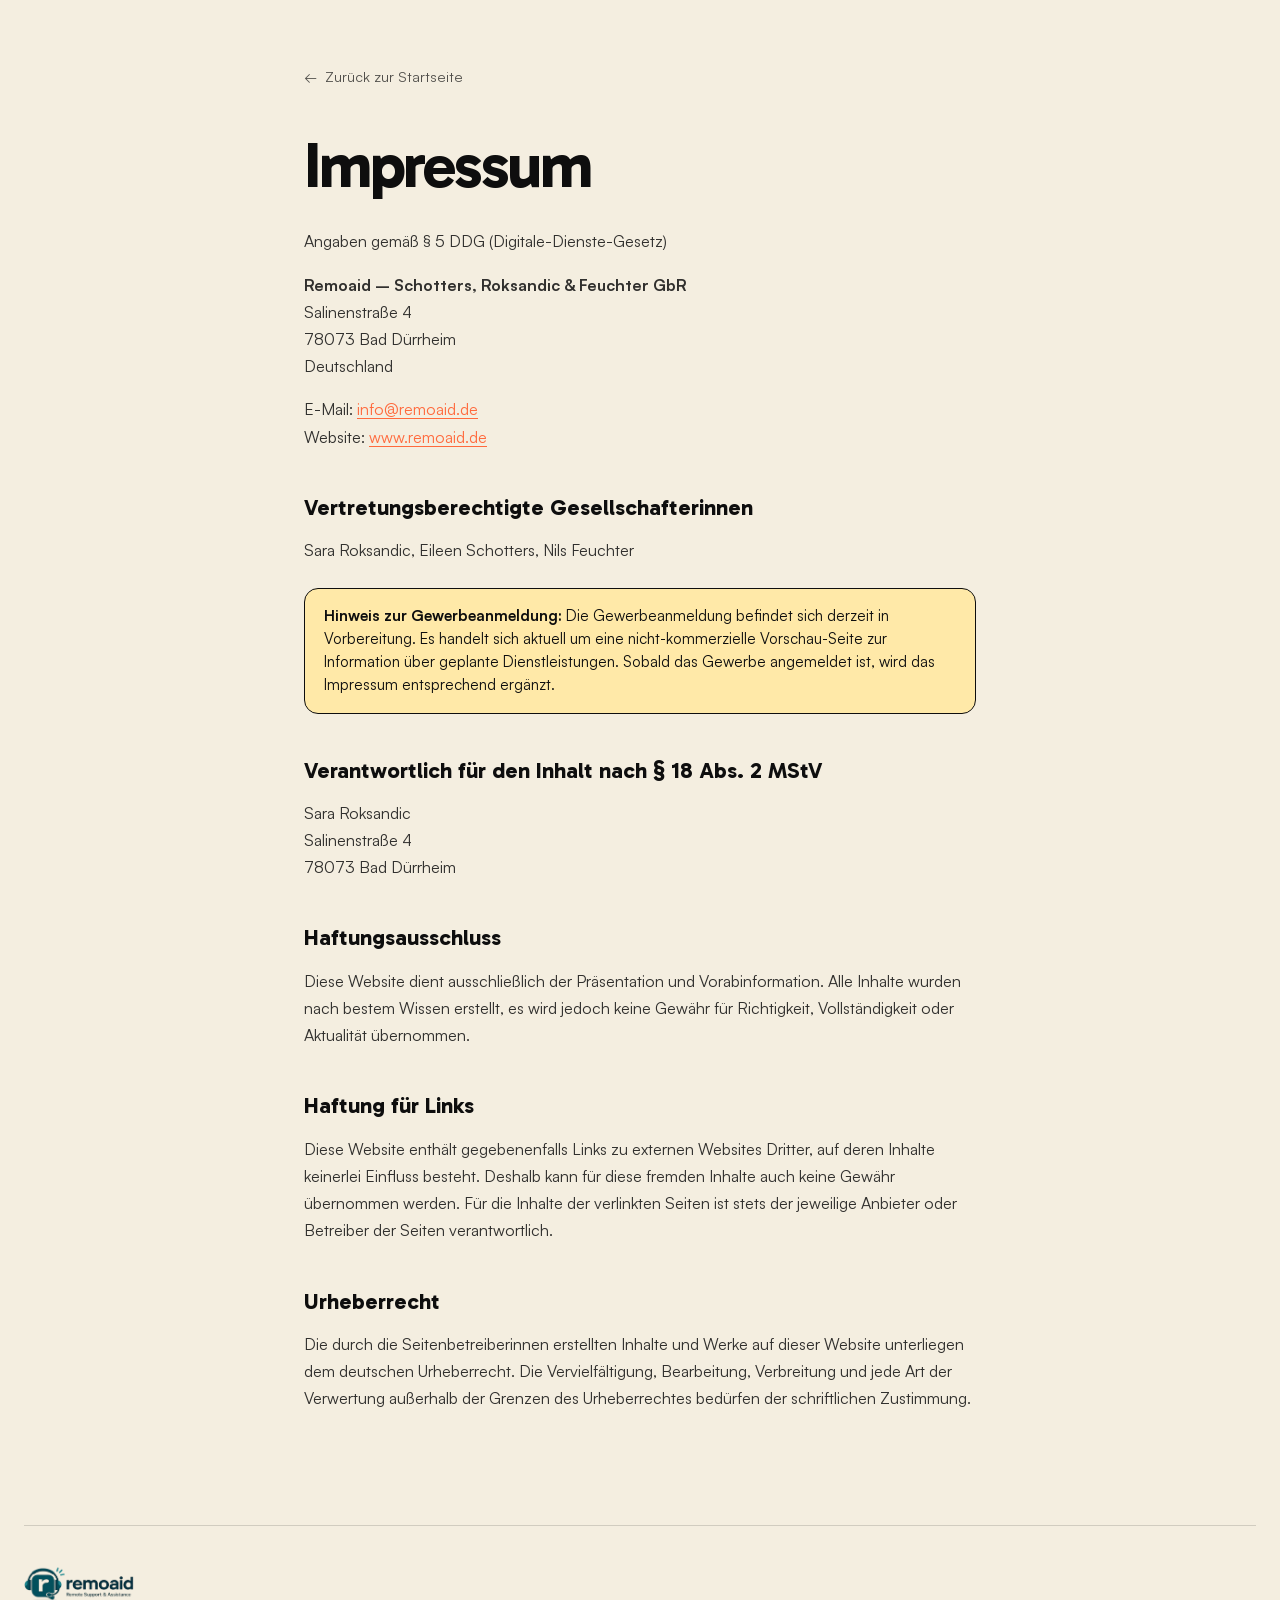
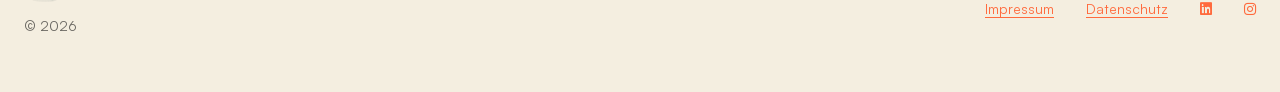
==== impressum/index.html @ bbc95d95 "Add files via upload" ====
<!DOCTYPE html>
<html lang="de" class="scroll-smooth">

<head>
    <meta charset="UTF-8">
    <meta name="viewport" content="width=device-width, initial-scale=1.0">
    <title>Impressum — remoaid</title>
    <meta name="robots" content="noindex">
    <meta name="theme-color" content="#F4EEE0">
    <link rel="icon" href="../assets/favicon.png" type="image/svg+xml">
    <link rel="stylesheet" href="../assets/fa/css/all.min.css">
    <link rel="stylesheet" href="../assets/tailwind.css">
    <style>
        @font-face {
            font-family: 'Satoshi';
            src: url('../assets/fonts/satoshi-400.woff2') format('woff2');
            font-weight: 400;
            font-style: normal;
            font-display: swap;
        }
        @font-face {
            font-family: 'Satoshi';
            src: url('../assets/fonts/satoshi-500.woff2') format('woff2');
            font-weight: 500;
            font-style: normal;
            font-display: swap;
        }
        @font-face {
            font-family: 'Satoshi';
            src: url('../assets/fonts/satoshi-700.woff2') format('woff2');
            font-weight: 700;
            font-style: normal;
            font-display: swap;
        }
        @font-face {
            font-family: 'Gabarito';
            src: url('../assets/fonts/gabarito.woff2') format('woff2-variations');
            font-weight: 400 900;
            font-style: normal;
            font-display: swap;
        }

        html, body {
            background: #F4EEE0;
            color: #0E0E0E;
            font-family: 'Satoshi', system-ui, sans-serif;
            -webkit-font-smoothing: antialiased;
        }

        .display {
            font-family: 'Gabarito', sans-serif;
            font-weight: 700;
            line-height: 0.95;
            letter-spacing: -0.035em;
        }

        .wrap {
            max-width: 720px;
            margin: 0 auto;
            padding: 4rem 1.5rem 6rem;
        }

        .back {
            display: inline-flex;
            align-items: center;
            gap: 0.5rem;
            font-size: 0.9rem;
            color: #0E0E0E;
            text-decoration: none;
            opacity: 0.7;
            margin-bottom: 3rem;
            transition: opacity .2s;
        }

        .back:hover {
            opacity: 1;
            color: #FF6A3D;
        }

        h1 {
            font-size: clamp(2.5rem, 6vw, 4rem);
            margin: 0 0 2rem;
        }

        h2 {
            font-family: 'Gabarito', sans-serif;
            font-weight: 700;
            font-size: 1.4rem;
            margin: 2.5rem 0 0.8rem;
        }

        p, address, ul {
            line-height: 1.7;
            color: rgba(14, 14, 14, 0.85);
            margin: 0 0 1rem;
        }

        address {
            font-style: normal;
        }

        a {
            color: #FF6A3D;
            text-decoration: underline;
            text-underline-offset: 3px;
        }

        a:hover {
            color: #0E0E0E;
        }

        .note {
            background: #FFE9A8;
            border: 1.5px solid #0E0E0E;
            border-radius: 14px;
            padding: 1rem 1.2rem;
            font-size: 0.95rem;
            margin: 1.5rem 0;
        }
    </style>
</head>

<body>
    <main class="wrap">
        <a href="../" class="back"><span>←</span> Zurück zur Startseite</a>

        <h1 class="display">Impressum</h1>

        <p>Angaben gemäß § 5 DDG (Digitale-Dienste-Gesetz)</p>

        <address>
            <strong>Remoaid – Schotters, Roksandic &amp; Feuchter GbR</strong><br>
            Salinenstraße 4<br>
            78073 Bad Dürrheim<br>
            Deutschland
        </address>

        <p>
            E-Mail: <a href="mailto:info@remoaid.de">info@remoaid.de</a><br>
            Website: <a href="https://www.remoaid.de">www.remoaid.de</a>
        </p>

        <h2>Vertretungsberechtigte Gesellschafterinnen</h2>
        <p>Sara Roksandic, Eileen Schotters, Nils Feuchter</p>

        <div class="note">
            <strong>Hinweis zur Gewerbeanmeldung:</strong> Die Gewerbeanmeldung befindet sich derzeit in
            Vorbereitung. Es handelt sich aktuell um eine nicht-kommerzielle Vorschau-Seite zur Information
            über geplante Dienstleistungen. Sobald das Gewerbe angemeldet ist, wird das Impressum
            entsprechend ergänzt.
        </div>

        <h2>Verantwortlich für den Inhalt nach § 18 Abs. 2 MStV</h2>
        <address>
            Sara Roksandic<br>
            Salinenstraße 4<br>
            78073 Bad Dürrheim
        </address>

        <h2>Haftungsausschluss</h2>
        <p>
            Diese Website dient ausschließlich der Präsentation und Vorabinformation. Alle Inhalte wurden
            nach bestem Wissen erstellt, es wird jedoch keine Gewähr für Richtigkeit, Vollständigkeit oder
            Aktualität übernommen.
        </p>

        <h2>Haftung für Links</h2>
        <p>
            Diese Website enthält gegebenenfalls Links zu externen Websites Dritter, auf deren Inhalte
            keinerlei Einfluss besteht. Deshalb kann für diese fremden Inhalte auch keine Gewähr übernommen
            werden. Für die Inhalte der verlinkten Seiten ist stets der jeweilige Anbieter oder Betreiber
            der Seiten verantwortlich.
        </p>

        <h2>Urheberrecht</h2>
        <p>
            Die durch die Seitenbetreiberinnen erstellten Inhalte und Werke auf dieser Website unterliegen
            dem deutschen Urheberrecht. Die Vervielfältigung, Bearbeitung, Verbreitung und jede Art der
            Verwertung außerhalb der Grenzen des Urheberrechtes bedürfen der schriftlichen Zustimmung.
        </p>
    </main>

    <footer class="px-6 pb-10">
        <div
            class="max-w-7xl mx-auto pt-10 border-t border-ink/15 flex flex-col md:flex-row justify-between items-start md:items-center gap-6">
            <div>
                <a href="../" class="inline-block"><img src="../remoaid-new.webp" alt="remoaid" class="h-9 w-auto"></a>
                <p class="text-ink/60 text-sm mt-2">© 2026</p>
            </div>
            <div class="flex flex-wrap gap-x-8 gap-y-2 text-sm">
                <a href="../impressum/" class="hover:text-coral transition">Impressum</a>
                <a href="../datenschutz/" class="hover:text-coral transition">Datenschutz</a>
                <a href="#" class="hover:text-coral transition"><i class="fa-brands fa-linkedin"></i></a>
                <a href="#" class="hover:text-coral transition"><i class="fa-brands fa-instagram"></i></a>
            </div>
        </div>
    </footer>
</body>

</html>
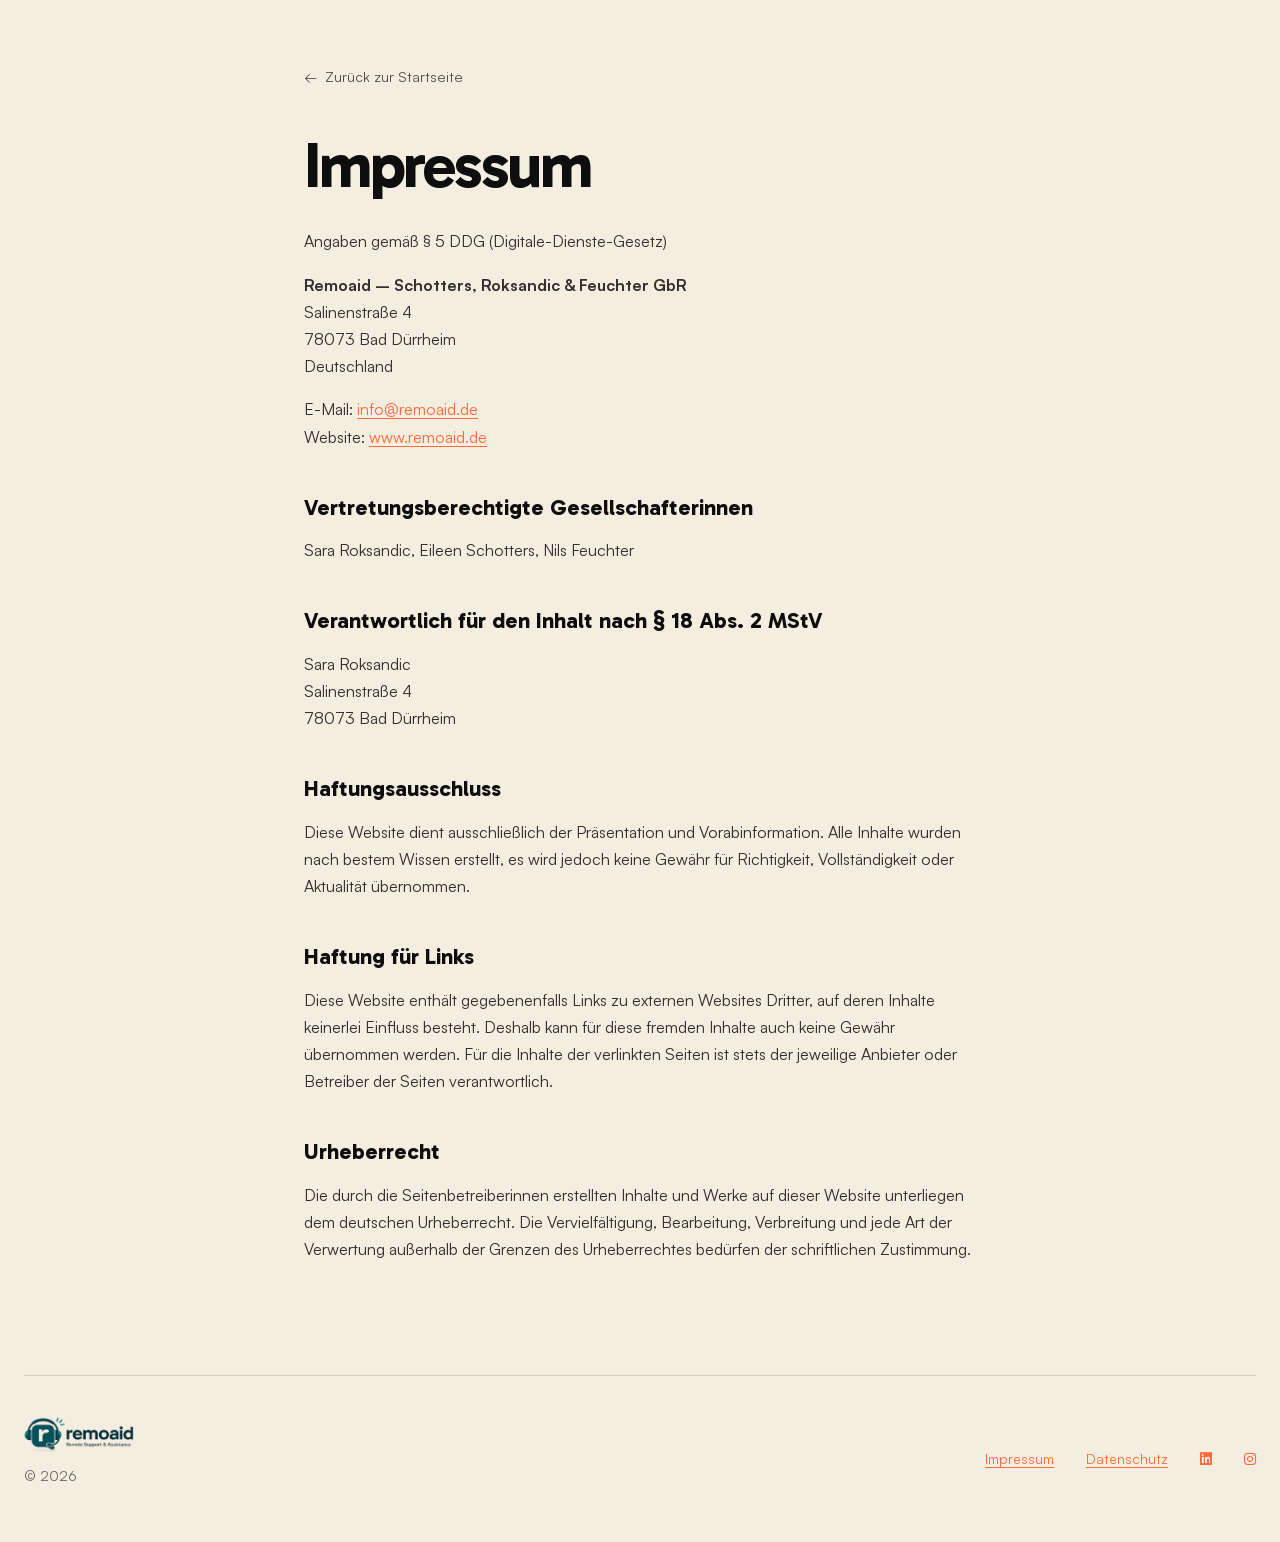
==== commit 0dad0d37: "Update index.html" ====
--- a/impressum/index.html
+++ b/impressum/index.html
@@ -143,13 +143,6 @@
         <h2>Vertretungsberechtigte Gesellschafterinnen</h2>
         <p>Sara Roksandic, Eileen Schotters, Nils Feuchter</p>
 
-        <div class="note">
-            <strong>Hinweis zur Gewerbeanmeldung:</strong> Die Gewerbeanmeldung befindet sich derzeit in
-            Vorbereitung. Es handelt sich aktuell um eine nicht-kommerzielle Vorschau-Seite zur Information
-            über geplante Dienstleistungen. Sobald das Gewerbe angemeldet ist, wird das Impressum
-            entsprechend ergänzt.
-        </div>
-
         <h2>Verantwortlich für den Inhalt nach § 18 Abs. 2 MStV</h2>
         <address>
             Sara Roksandic<br>
